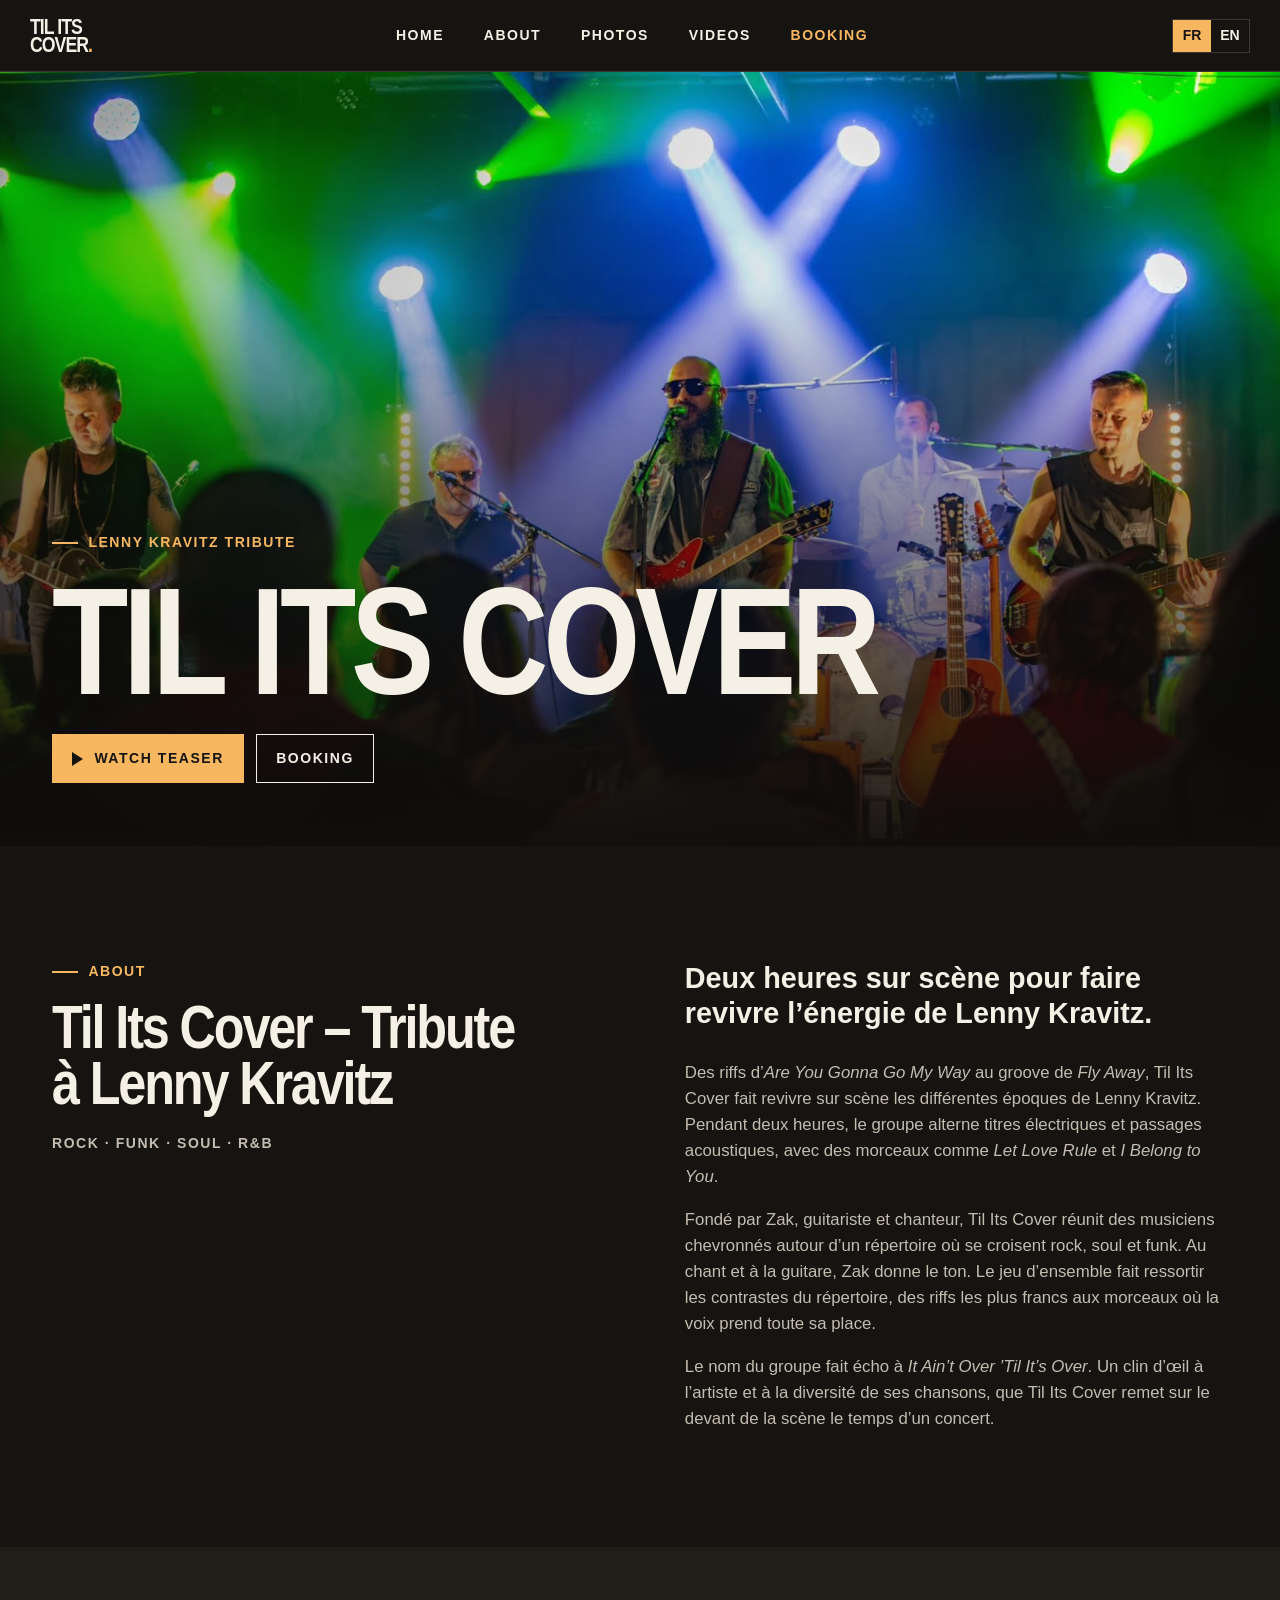
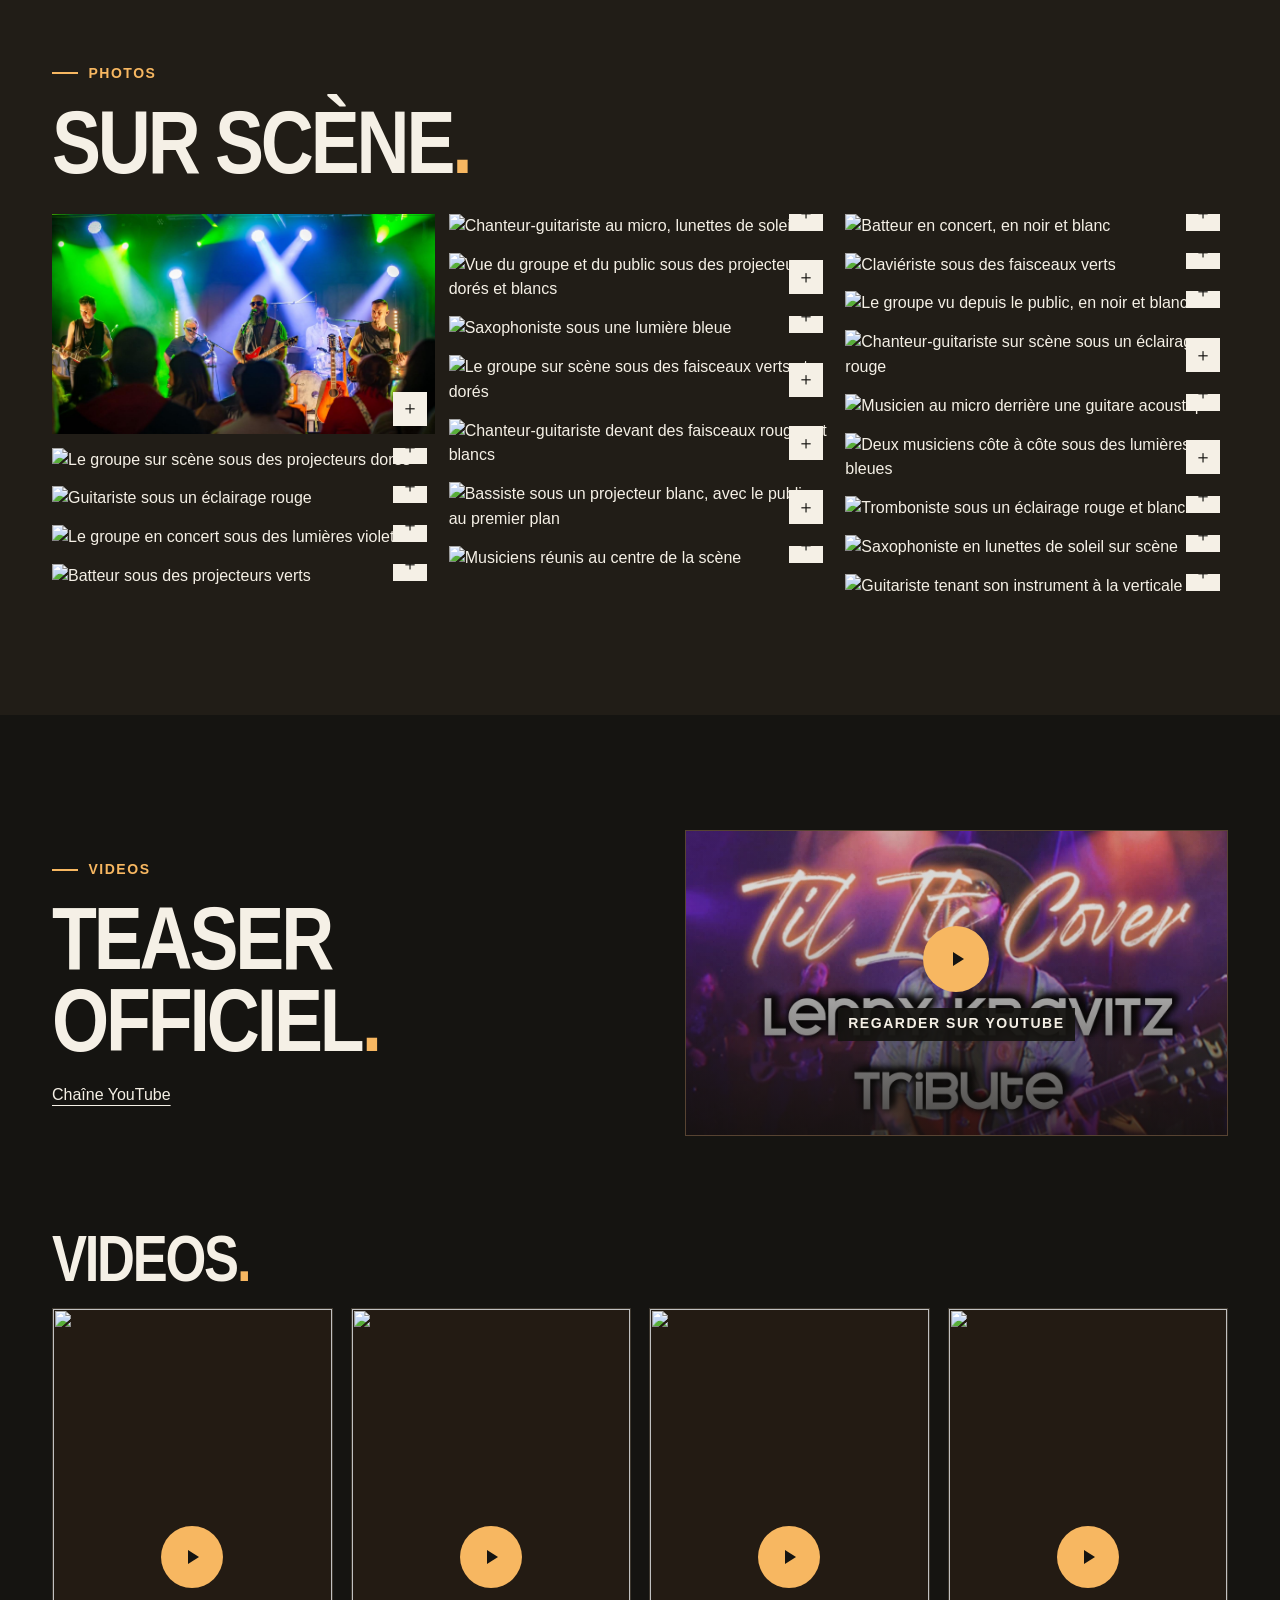
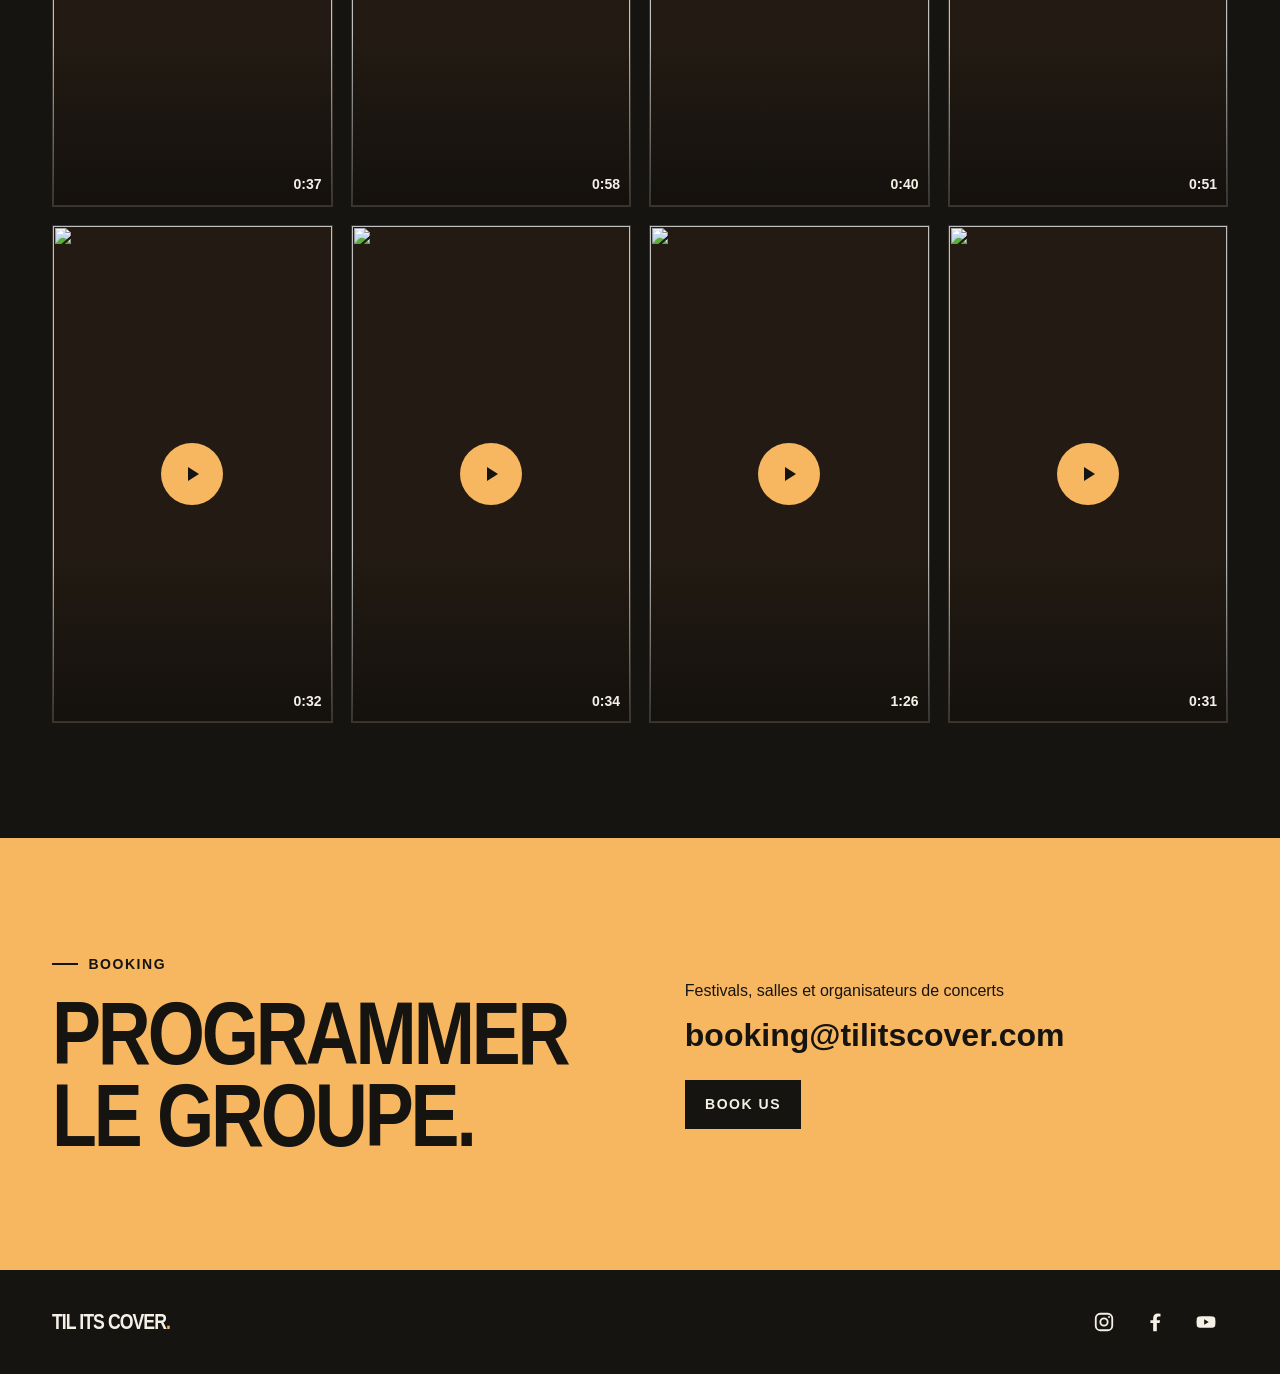
==== index.html @ e37cb19b "Add files via upload" ====
<!doctype html>
<html lang="fr">
<head>
<meta charset="utf-8">
<meta name="viewport" content="width=device-width, initial-scale=1">
<title>Til Its Cover — Lenny Kravitz Tribute | EPK &amp; Booking</title>
<meta name="description" content="Til Its Cover fait revivre Lenny Kravitz sur scène. Découvrez le teaser, les photos live et le contact booking du groupe.">
<meta property="og:title" content="Til Its Cover — Lenny Kravitz Tribute">
<meta property="og:description" content="Deux heures de rock, funk et soul. Teaser, photos et booking.">
<meta property="og:type" content="website">
<!-- Ajouter og:image avec une URL absolue après publication (voir README). -->
<meta name="theme-color" content="#151411">
<link rel="alternate" hreflang="fr" href="./">
<link rel="alternate" hreflang="en-US" href="./en.html">
<link rel="stylesheet" href="style.css">
<script src="gallery.js" defer></script>
<script src="clips.js" defer></script>
</head>
<body>
<a class="skip" href="#main">Aller au contenu</a>
<header class="bar">
  <a class="signature" href="#home" aria-label="Til Its Cover, accueil">TIL ITS <br>COVER<span>.</span></a>
  <nav aria-label="Navigation principale">
    <a href="#home">HOME</a><a href="#about">ABOUT</a><a href="#photos">PHOTOS</a><a href="#videos">VIDEOS</a><a href="#booking">BOOKING</a>
  </nav>
  <div class="language" role="group" aria-label="Langue">
    <span aria-current="page" aria-label="Français">FR</span>
    <a href="./en.html" hreflang="en-US" lang="en-US" aria-label="US English">EN</a>
  </div>
</header>
<main id="main" tabindex="-1">
  <section id="home" class="hero" aria-labelledby="title">
    <img class="hero-image" src="til-its-cover-live.jpg" width="1657" height="952" alt="Til Its Cover sur scène, devant le public, sous des projecteurs verts et bleus" fetchpriority="high">
    <div class="hero-content wrap">
      <p class="kicker"><span></span> LENNY KRAVITZ TRIBUTE</p>
      <h1 id="title">TIL ITS COVER</h1>
      <div class="actions">
        <a class="button primary" href="https://youtu.be/3wLZhSr_kus" target="_blank" rel="noopener"><span class="play" aria-hidden="true"></span> WATCH TEASER</a>
        <a class="button outline" href="#booking">BOOKING</a>
      </div>
    </div>
  </section>
  <section id="about" class="about section">
    <div class="wrap split">
      <div>
        <p class="kicker"><span></span> ABOUT</p>
        <h2 class="bio-title">Til Its Cover – Tribute à Lenny Kravitz</h2>
        <p class="genres">ROCK · FUNK · SOUL · R&amp;B</p>
      </div>
      <div class="bio">
        <p class="intro">Deux heures sur scène pour faire revivre l’énergie de Lenny Kravitz.</p>
        <p>Des riffs d’<em>Are You Gonna Go My Way</em> au groove de <em>Fly Away</em>, Til Its Cover fait revivre sur scène les différentes époques de Lenny Kravitz. Pendant deux heures, le groupe alterne titres électriques et passages acoustiques, avec des morceaux comme <em>Let Love Rule</em> et <em>I Belong to You</em>.</p>
        <p>Fondé par Zak, guitariste et chanteur, Til Its Cover réunit des musiciens chevronnés autour d’un répertoire où se croisent rock, soul et funk. Au chant et à la guitare, Zak donne le ton. Le jeu d’ensemble fait ressortir les contrastes du répertoire, des riffs les plus francs aux morceaux où la voix prend toute sa place.</p>
        <p>Le nom du groupe fait écho à <em>It Ain’t Over ’Til It’s Over</em>. Un clin d’œil à l’artiste et à la diversité de ses chansons, que Til Its Cover remet sur le devant de la scène le temps d’un concert.</p>
      </div>
    </div>
  </section>
  <section id="photos" class="section photos">
    <div class="wrap">
      <p class="kicker"><span></span> PHOTOS</p>
      <h2>SUR SCÈNE<span class="accent">.</span></h2>
      <div class="photo-grid">
        <a class="photo" href="til-its-cover-live.jpg" data-photo aria-label="Agrandir la photo de Til Its Cover en concert">
        <img src="til-its-cover-live.jpg" width="1657" height="952" alt="Le groupe Til Its Cover au complet en concert, photographié depuis le public" loading="lazy">
        <span aria-hidden="true">＋</span>
      </a>
        <a class="photo" href="photos/concert-10.webp" data-photo aria-label="Agrandir la photo — Le groupe sur scène sous des projecteurs dorés">
          <img src="photos/concert-10-mini.webp" width="720" height="480" alt="Le groupe sur scène sous des projecteurs dorés" loading="lazy" decoding="async">
          <span aria-hidden="true">＋</span>
        </a>
        <a class="photo" href="photos/concert-01.webp" data-photo aria-label="Agrandir la photo — Guitariste sous un éclairage rouge">
          <img src="photos/concert-01-mini.webp" width="480" height="720" alt="Guitariste sous un éclairage rouge" loading="lazy" decoding="async">
          <span aria-hidden="true">＋</span>
        </a>
        <a class="photo" href="photos/concert-14.webp" data-photo aria-label="Agrandir la photo — Le groupe en concert sous des lumières violettes">
          <img src="photos/concert-14-mini.webp" width="720" height="480" alt="Le groupe en concert sous des lumières violettes" loading="lazy" decoding="async">
          <span aria-hidden="true">＋</span>
        </a>
        <a class="photo" href="photos/concert-02.webp" data-photo aria-label="Agrandir la photo — Batteur sous des projecteurs verts">
          <img src="photos/concert-02-mini.webp" width="480" height="720" alt="Batteur sous des projecteurs verts" loading="lazy" decoding="async">
          <span aria-hidden="true">＋</span>
        </a>
        <a class="photo" href="photos/concert-03.webp" data-photo aria-label="Agrandir la photo — Chanteur-guitariste au micro, lunettes de soleil">
          <img src="photos/concert-03-mini.webp" width="480" height="720" alt="Chanteur-guitariste au micro, lunettes de soleil" loading="lazy" decoding="async">
          <span aria-hidden="true">＋</span>
        </a>
        <a class="photo" href="photos/concert-15.webp" data-photo aria-label="Agrandir la photo — Vue du groupe et du public sous des projecteurs dorés et blancs">
          <img src="photos/concert-15-mini.webp" width="720" height="480" alt="Vue du groupe et du public sous des projecteurs dorés et blancs" loading="lazy" decoding="async">
          <span aria-hidden="true">＋</span>
        </a>
        <a class="photo" href="photos/concert-04.webp" data-photo aria-label="Agrandir la photo — Saxophoniste sous une lumière bleue">
          <img src="photos/concert-04-mini.webp" width="480" height="720" alt="Saxophoniste sous une lumière bleue" loading="lazy" decoding="async">
          <span aria-hidden="true">＋</span>
        </a>
        <a class="photo" href="photos/concert-08.webp" data-photo aria-label="Agrandir la photo — Le groupe sur scène sous des faisceaux verts et dorés">
          <img src="photos/concert-08-mini.webp" width="720" height="480" alt="Le groupe sur scène sous des faisceaux verts et dorés" loading="lazy" decoding="async">
          <span aria-hidden="true">＋</span>
        </a>
        <a class="photo" href="photos/concert-05.webp" data-photo aria-label="Agrandir la photo — Chanteur-guitariste devant des faisceaux rouges et blancs">
          <img src="photos/concert-05-mini.webp" width="480" height="720" alt="Chanteur-guitariste devant des faisceaux rouges et blancs" loading="lazy" decoding="async">
          <span aria-hidden="true">＋</span>
        </a>
        <a class="photo" href="photos/concert-06.webp" data-photo aria-label="Agrandir la photo — Bassiste sous un projecteur blanc, avec le public au premier plan">
          <img src="photos/concert-06-mini.webp" width="480" height="720" alt="Bassiste sous un projecteur blanc, avec le public au premier plan" loading="lazy" decoding="async">
          <span aria-hidden="true">＋</span>
        </a>
        <a class="photo" href="photos/concert-11.webp" data-photo aria-label="Agrandir la photo — Musiciens réunis au centre de la scène">
          <img src="photos/concert-11-mini.webp" width="720" height="480" alt="Musiciens réunis au centre de la scène" loading="lazy" decoding="async">
          <span aria-hidden="true">＋</span>
        </a>
        <a class="photo" href="photos/concert-07.webp" data-photo aria-label="Agrandir la photo — Batteur en concert, en noir et blanc">
          <img src="photos/concert-07-mini.webp" width="480" height="720" alt="Batteur en concert, en noir et blanc" loading="lazy" decoding="async">
          <span aria-hidden="true">＋</span>
        </a>
        <a class="photo" href="photos/concert-09.webp" data-photo aria-label="Agrandir la photo — Claviériste sous des faisceaux verts">
          <img src="photos/concert-09-mini.webp" width="480" height="720" alt="Claviériste sous des faisceaux verts" loading="lazy" decoding="async">
          <span aria-hidden="true">＋</span>
        </a>
        <a class="photo" href="photos/concert-17.webp" data-photo aria-label="Agrandir la photo — Le groupe vu depuis le public, en noir et blanc">
          <img src="photos/concert-17-mini.webp" width="720" height="480" alt="Le groupe vu depuis le public, en noir et blanc" loading="lazy" decoding="async">
          <span aria-hidden="true">＋</span>
        </a>
        <a class="photo" href="photos/concert-12.webp" data-photo aria-label="Agrandir la photo — Chanteur-guitariste sur scène sous un éclairage rouge">
          <img src="photos/concert-12-mini.webp" width="480" height="720" alt="Chanteur-guitariste sur scène sous un éclairage rouge" loading="lazy" decoding="async">
          <span aria-hidden="true">＋</span>
        </a>
        <a class="photo" href="photos/concert-13.webp" data-photo aria-label="Agrandir la photo — Musicien au micro derrière une guitare acoustique">
          <img src="photos/concert-13-mini.webp" width="480" height="720" alt="Musicien au micro derrière une guitare acoustique" loading="lazy" decoding="async">
          <span aria-hidden="true">＋</span>
        </a>
        <a class="photo" href="photos/concert-16.webp" data-photo aria-label="Agrandir la photo — Deux musiciens côte à côte sous des lumières bleues">
          <img src="photos/concert-16-mini.webp" width="480" height="720" alt="Deux musiciens côte à côte sous des lumières bleues" loading="lazy" decoding="async">
          <span aria-hidden="true">＋</span>
        </a>
        <a class="photo" href="photos/concert-18.webp" data-photo aria-label="Agrandir la photo — Tromboniste sous un éclairage rouge et blanc">
          <img src="photos/concert-18-mini.webp" width="480" height="720" alt="Tromboniste sous un éclairage rouge et blanc" loading="lazy" decoding="async">
          <span aria-hidden="true">＋</span>
        </a>
        <a class="photo" href="photos/concert-19.webp" data-photo aria-label="Agrandir la photo — Saxophoniste en lunettes de soleil sur scène">
          <img src="photos/concert-19-mini.webp" width="480" height="720" alt="Saxophoniste en lunettes de soleil sur scène" loading="lazy" decoding="async">
          <span aria-hidden="true">＋</span>
        </a>
        <a class="photo" href="photos/concert-20.webp" data-photo aria-label="Agrandir la photo — Guitariste tenant son instrument à la verticale">
          <img src="photos/concert-20-mini.webp" width="480" height="720" alt="Guitariste tenant son instrument à la verticale" loading="lazy" decoding="async">
          <span aria-hidden="true">＋</span>
        </a>
      </div>
    </div>
  </section>
  <section id="videos" class="section videos">
    <div class="wrap split">
      <div>
        <p class="kicker"><span></span> VIDEOS</p>
        <h2>TEASER<br>OFFICIEL<span class="accent">.</span></h2>
        <a class="text-link" href="https://www.youtube.com/@TilItsCover" target="_blank" rel="noopener">Chaîne YouTube</a>
      </div>
      <a class="video-link" href="https://youtu.be/3wLZhSr_kus" target="_blank" rel="noopener" aria-label="Regarder le teaser officiel sur YouTube">
        <img class="teaser-thumbnail" src="teaser.webp" alt="" width="1280" height="720" loading="lazy" decoding="async">
        <span class="video-play"><span class="play" aria-hidden="true"></span></span>
        <span class="teaser-label">REGARDER SUR YOUTUBE</span>
      </a>
    </div>
    <div class="wrap live-clips" aria-labelledby="clip-heading">
      <h3 id="clip-heading">VIDEOS<span class="accent">.</span></h3>
      <div class="clip-grid">
        <a class="clip" href="clips/live-1.mp4" data-clip aria-label="Extrait live 1">
          <img src="clips/live-1.webp" width="360" height="640" loading="lazy" decoding="async" alt="">
          <span class="clip-overlay">
            <span class="clip-play"><span class="play" aria-hidden="true"></span></span>
            <span class="clip-time">0:37</span>
          </span>
        </a>
        <a class="clip" href="clips/live-2.mp4" data-clip aria-label="Extrait live 2">
          <img src="clips/live-2.webp" width="360" height="640" loading="lazy" decoding="async" alt="">
          <span class="clip-overlay">
            <span class="clip-play"><span class="play" aria-hidden="true"></span></span>
            <span class="clip-time">0:58</span>
          </span>
        </a>
        <a class="clip" href="clips/live-3.mp4" data-clip aria-label="Extrait live 3">
          <img src="clips/live-3.webp" width="360" height="640" loading="lazy" decoding="async" alt="">
          <span class="clip-overlay">
            <span class="clip-play"><span class="play" aria-hidden="true"></span></span>
            <span class="clip-time">0:40</span>
          </span>
        </a>
        <a class="clip" href="clips/live-4.mp4" data-clip aria-label="Extrait live 4">
          <img src="clips/live-4.webp" width="360" height="640" loading="lazy" decoding="async" alt="">
          <span class="clip-overlay">
            <span class="clip-play"><span class="play" aria-hidden="true"></span></span>
            <span class="clip-time">0:51</span>
          </span>
        </a>
        <a class="clip" href="clips/live-5.mp4" data-clip aria-label="Extrait live 5">
          <img src="clips/live-5.webp" width="360" height="640" loading="lazy" decoding="async" alt="">
          <span class="clip-overlay">
            <span class="clip-play"><span class="play" aria-hidden="true"></span></span>
            <span class="clip-time">0:32</span>
          </span>
        </a>
        <a class="clip" href="clips/live-6.mp4" data-clip aria-label="Extrait live 6">
          <img src="clips/live-6.webp" width="360" height="640" loading="lazy" decoding="async" alt="">
          <span class="clip-overlay">
            <span class="clip-play"><span class="play" aria-hidden="true"></span></span>
            <span class="clip-time">0:34</span>
          </span>
        </a>
        <a class="clip" href="clips/live-7.mp4" data-clip aria-label="Extrait live 7">
          <img src="clips/live-7.webp" width="360" height="640" loading="lazy" decoding="async" alt="">
          <span class="clip-overlay">
            <span class="clip-play"><span class="play" aria-hidden="true"></span></span>
            <span class="clip-time">1:26</span>
          </span>
        </a>
        <a class="clip" href="clips/live-8.mp4" data-clip aria-label="Extrait live 8">
          <img src="clips/live-8.webp" width="360" height="640" loading="lazy" decoding="async" alt="">
          <span class="clip-overlay">
            <span class="clip-play"><span class="play" aria-hidden="true"></span></span>
            <span class="clip-time">0:31</span>
          </span>
        </a>
      </div>
    </div>
  </section>
  <section id="booking" class="section booking">
    <div class="wrap split">
      <div>
        <p class="kicker"><span></span> BOOKING</p>
        <h2>PROGRAMMER<br>LE GROUPE<span>.</span></h2>
      </div>
      <div class="contact">
        <p>Festivals, salles et organisateurs de concerts</p>
        <a class="email" href="mailto:booking@tilitscover.com">booking@tilitscover.com</a>
        <a class="button dark" href="https://mail.google.com/mail/?view=cm&amp;fs=1&amp;to=booking%40tilitscover.com&amp;su=Booking%20Til%20Its%20Cover" target="_blank" rel="noopener">BOOK US</a>
      </div>
    </div>
  </section>
</main>
<footer class="wrap footer">
  <a class="signature" href="#home">TIL ITS COVER<span>.</span></a>
  <div class="social">
    <a href="https://www.instagram.com/tilitscover" target="_blank" rel="noopener" aria-label="Instagram"><svg viewBox="0 0 24 24" aria-hidden="true"><rect x="3" y="3" width="18" height="18" rx="5" fill="none" stroke="currentColor" stroke-width="2"/><circle cx="12" cy="12" r="4" fill="none" stroke="currentColor" stroke-width="2"/><circle cx="17.5" cy="6.5" r="1.1"/></svg></a>
    <a href="https://www.facebook.com/profile.php?id=61574978482761" target="_blank" rel="noopener" aria-label="Facebook"><svg viewBox="0 0 24 24" aria-hidden="true"><path d="M14 22v-9h3l.5-3H14V8c0-1 .3-2 2-2h2V3a17 17 0 0 0-3-.3c-3 0-5 1.8-5 5.1V10H7v3h3v9z"/></svg></a>
    <a href="https://www.youtube.com/@TilItsCover" target="_blank" rel="noopener" aria-label="YouTube"><svg viewBox="0 0 24 24" aria-hidden="true"><path fill-rule="evenodd" d="M22 8a3 3 0 0 0-2-2c-2-.5-14-.5-16 0a3 3 0 0 0-2 2 22 22 0 0 0 0 8 3 3 0 0 0 2 2c2 .5 14 .5 16 0a3 3 0 0 0 2-2 22 22 0 0 0 0-8ZM10 9v6l5-3-5-3Z"/></svg></a>
  </div>
</footer>
<dialog id="lightbox" aria-label="Photo de concert agrandie">
  <form method="dialog"><button class="close" autofocus aria-label="Fermer">×</button></form>
  <img alt="">
  <div class="gallery-controls" hidden><button type="button" data-step="-1">Précédente</button><button type="button" data-step="1">Suivante</button></div>
</dialog>
<dialog id="clip-player" class="clip-player" aria-labelledby="clip-title">
  <div class="clip-toolbar">
    <strong id="clip-title">VIDEOS</strong>
    <form method="dialog"><button type="submit" autofocus aria-label="Fermer">×</button></form>
  </div>
  <video controls playsinline preload="none" width="540" height="960" aria-labelledby="clip-title"></video>
  <div class="clip-toolbar clip-nav">
    <button type="button" data-clip-step="-1">Précédent</button>
    <button type="button" data-clip-step="1">Suivant</button>
  </div>
</dialog>
</body>
</html>
---- style.css ----
:root{color-scheme:dark;--ink:#151411;--cream:#f5f0e6;--amber:#f7b761;--muted:#c4bcb0;--line:#3d372e;--display:Impact,"Arial Narrow","Liberation Sans Narrow",sans-serif}
*{box-sizing:border-box}
html{scroll-behavior:smooth;scroll-padding-top:78px}
body{margin:0;background:var(--ink);color:var(--cream);font-family:Arial,Helvetica,sans-serif;line-height:1.55}
body:has(dialog[open]){overflow:hidden}
a{color:inherit;text-decoration:none}
button{font:inherit}
:focus-visible{outline:2px solid currentColor;outline-offset:5px}
.skip{position:fixed;top:8px;left:12px;z-index:9;background:var(--cream);color:var(--ink);padding:.7rem;transform:translateY(-160%)}
.skip:focus{transform:none}
.wrap{width:min(100% - 104px,1240px);margin-inline:auto}
.bar{position:sticky;top:0;z-index:2;display:flex;justify-content:space-between;align-items:center;gap:1rem;min-height:72px;padding:10px max(30px,calc((100% - 1240px)/2));background:#151411;border-bottom:1px solid var(--line)}
.signature{font:900 1.35rem/.82 var(--display);letter-spacing:-.045em;white-space:nowrap}
.signature span,.accent{color:var(--amber)}
nav{display:flex;align-items:center;gap:clamp(15px,3.1vw,49px)}
nav a,.kicker,.button,.genres,.video-link{font-size:.875rem;font-weight:800;letter-spacing:.11em}
nav a:hover,.text-link:hover,.social a:hover{color:var(--amber)}
nav a:last-child{color:var(--amber)}
.hero{position:relative;isolation:isolate;display:flex;align-items:flex-end;min-height:clamp(560px,calc(94svh - 72px),920px);overflow:hidden}
.hero-image,.hero::after{position:absolute;inset:0;width:100%;height:100%;z-index:-1}
.hero-image{object-fit:cover;object-position:center 40%}
.hero::after{content:"";background:linear-gradient(0deg,#100e0cf5 0%,#100e0c96 28%,#100e0c06 72%),linear-gradient(90deg,#100e0c44,transparent 80%)}
.hero-content{padding-block:2rem clamp(36px,7vh,86px)}
.kicker{display:flex;align-items:center;gap:.65rem;margin:0 0 1rem;color:var(--amber)}
.kicker span{width:26px;height:2px;background:currentColor}
h1,h2{font-family:var(--display);font-weight:900;letter-spacing:-.035em;line-height:.91;margin:0;text-wrap:balance}
h1{font-size:clamp(4rem,11.9vw,12rem)}
h2{font-size:clamp(3.1rem,7vw,7.4rem)}
.actions{display:flex;gap:12px;flex-wrap:wrap;margin-top:1.6rem}
.button{min-height:49px;display:inline-flex;align-items:center;justify-content:center;gap:.7rem;padding:.75rem 1.2rem;border:1px solid transparent;transition:background .18s,color .18s}
.primary{background:var(--amber);color:var(--ink)}
.primary:hover{background:var(--cream)}
.outline{border-color:var(--cream)}
.outline:hover{background:var(--cream);color:var(--ink)}
.play{width:0;height:0;border-top:7px solid transparent;border-bottom:7px solid transparent;border-left:11px solid currentColor}
.section{padding-block:clamp(56px,9vw,125px)}
.split{display:grid;grid-template-columns:1fr 1fr;gap:clamp(28px,7vw,100px);align-items:center}
.genres{color:var(--muted);margin:1.4rem 0 0}
.bio{max-width:560px;color:var(--muted);font-size:1.05rem}
.bio p:first-child{margin-top:0}
.bio p:last-child{margin-bottom:0}
.intro{font-size:clamp(1.25rem,2.25vw,1.85rem);color:var(--cream);line-height:1.22;font-weight:700}
.photos{background:#211d17}
.photo{display:block;position:relative;margin-top:2rem;overflow:hidden}
.photo img{display:block;width:100%;height:auto;aspect-ratio:2/1;object-fit:cover;transition:transform .3s}
.photo:hover img{transform:scale(1.02)}
.photo span{position:absolute;right:12px;bottom:12px;display:grid;place-items:center;width:46px;height:46px;color:var(--ink);background:var(--cream);font-size:1.5rem}
.text-link{display:inline-block;margin-top:1.45rem;text-decoration:underline;text-underline-offset:.3rem}
.video-link{display:flex;flex-direction:column;align-items:center;justify-content:center;gap:1rem;aspect-ratio:16/9;text-align:center;color:var(--cream);background:linear-gradient(145deg,#362617,#1d1813 60%);border:1px solid #574332}
.video-play{display:grid;place-items:center;width:66px;height:66px;border-radius:50%;background:var(--amber);color:var(--ink);transition:transform .2s}
.video-play .play{margin-left:4px}
.video-link:hover .video-play{transform:scale(1.08)}
.booking{background:var(--amber);color:var(--ink)}
.booking .kicker{color:inherit}
.contact p{margin:0 0 .45rem;font-size:1rem}
.email{display:block;font-weight:800;font-size:clamp(1.1rem,2.5vw,2rem);overflow-wrap:anywhere}
.dark{margin-top:1.25rem;background:var(--ink);color:var(--cream)}
.dark:hover{background:var(--cream);color:var(--ink)}
.footer{display:flex;align-items:center;justify-content:space-between;min-height:104px;gap:12px}
.social{display:flex;gap:7px}
.social a{display:grid;place-items:center;width:44px;height:44px}
.social svg{width:22px;height:22px;fill:currentColor}
dialog{max-width:calc(100% - 24px);max-height:calc(100% - 24px);padding:0;border:1px solid var(--line);background:var(--ink);overflow:auto}
dialog::backdrop{background:#000e}
dialog img{display:block;width:auto;height:auto;max-width:100%;max-height:78vh}
.close,.gallery-controls button{background:var(--ink);color:var(--cream);border:1px solid var(--muted);cursor:pointer}
.close{position:absolute;right:9px;top:9px;width:44px;height:44px;font-size:1.7rem;line-height:1}
.gallery-controls:not([hidden]){display:flex;justify-content:space-between;padding:.6rem}
.gallery-controls button{min-height:44px;padding:.4rem 1rem}
@media(max-width:720px){
 html{scroll-padding-top:90px}
 .wrap{width:calc(100% - 36px)}
 .bar{justify-content:center;padding:11px 10px 6px;flex-direction:column;gap:4px}
 .bar .signature{font-size:1.12rem;line-height:1}
 .bar br{display:none}
 .bar br::after{content:" "}
 nav{width:min(100%,420px);justify-content:space-around;gap:5px}
 nav a{font-size:.75rem;letter-spacing:.045em;display:flex;align-items:center;min-height:37px}
 .hero{min-height:clamp(470px,calc(88svh - 80px),680px)}
 .hero-image{object-position:53% center}
 .hero::after{background:linear-gradient(0deg,#100e0cf7,#100e0c18 65%,transparent)}
 h1{text-wrap:initial;max-width:8ch;font-size:clamp(4.2rem,13.8vw,6.4rem)}
 h2{font-size:clamp(3rem,12vw,5.2rem)}
 .split{grid-template-columns:1fr}
 .photo img{aspect-ratio:auto}
}
@media(prefers-reduced-motion:reduce){html{scroll-behavior:auto}*,*::before,*::after{transition:none!important}}

.language {
  display: flex;
  align-items: center;
  flex-shrink: 0;
  border: 1px solid var(--line);
  font-size: .875rem;
  font-weight: 800;
}
.language > * {
  display: grid;
  min-width: 38px;
  min-height: 32px;
  place-items: center;
}
.language [aria-current], .language a:hover {
  color: var(--ink);
  background: var(--amber);
}
@media (max-width: 720px) {
  .bar {
    display: grid;
    grid-template-columns: 1fr auto 1fr;
    justify-content: stretch;
  }
  .bar .signature { grid-column: 2; grid-row: 1; }
  .bar nav { grid-column: 1 / -1; grid-row: 2; justify-self: center; }
  .language { grid-column: 3; grid-row: 1; justify-self: end; }
  .language > * { min-width: 33px; min-height: 31px; }
}

.photo-grid {
  columns: 3;
  column-gap: 14px;
  margin-top: 2rem;
}
.photo-grid .photo {
  break-inside: avoid;
  margin: 0 0 14px;
}
.photo-grid img { aspect-ratio: auto; }
.photo-grid .photo span {
  width: 34px;
  height: 34px;
  right: 8px;
  bottom: 8px;
  font-size: 1.15rem;
}
dialog img { max-height: 74svh; }
@media (max-width: 720px) {
  .photo-grid { columns: 2; column-gap: 8px; }
  .photo-grid .photo { margin-bottom: 8px; }
}

.live-clips { margin-top: clamp(3rem,7vw,6rem); }
.live-clips h3 {
  margin: 0 0 1.15rem;
  font: 900 clamp(2rem,5vw,4rem)/1 var(--display);
  letter-spacing: -.035em;
}
.clip-grid {
  display: grid;
  grid-template-columns: repeat(4,minmax(0,1fr));
  gap: clamp(8px,1.5vw,18px);
}
.clip {
  position: relative;
  display: block;
  aspect-ratio: 9/16;
  overflow: hidden;
  border: 1px solid var(--line);
  background: #231b13;
}
.clip img {
  display: block;
  width: 100%;
  height: 100%;
  object-fit: cover;
  transition: transform .25s ease;
}
.clip:hover img { transform: scale(1.035); }
.clip-overlay {
  position: absolute;
  inset: 0;
  display: grid;
  place-items: center;
  background: linear-gradient(0deg,#100e0ccc,transparent 35%);
}
.clip-play {
  display: grid;
  place-items: center;
  width: clamp(40px,5vw,62px);
  aspect-ratio: 1;
  border-radius: 50%;
  background: var(--amber);
  color: var(--ink);
}
.clip-play .play { margin-left: 3px; }
.clip-time {
  position: absolute;
  bottom: 10px;
  right: 10px;
  font-size: .875rem;
  font-weight: 800;
  font-variant-numeric: tabular-nums;
}
.clip-player { background: #151411; color: var(--cream); }
.clip-player video {
  display: block;
  width: min(64vw,40svh,400px);
  height: auto;
  aspect-ratio: 9/16;
  background: #000;
}
.clip-toolbar {
  display: flex;
  align-items: center;
  justify-content: space-between;
  gap: 8px;
  padding-inline: 8px;
}
.clip-toolbar button {
  min-height: 44px;
  min-width: 44px;
  border: 0;
  color: inherit;
  background: transparent;
  cursor: pointer;
}
.clip-toolbar button:hover { color: var(--amber); }
.clip-toolbar form button { font-size: 1.5rem; }
.clip-nav button { font-size: .875rem; }
@media (max-width: 720px) {
  .clip-grid { grid-template-columns: repeat(2,minmax(0,1fr)); }
  .clip-player video { width: min(84vw,40svh,400px); }
}

.video-link {
  position: relative;
  isolation: isolate;
  overflow: hidden;
}
.teaser-thumbnail, .video-link::before {
  position: absolute;
  inset: 0;
  width: 100%;
  height: 100%;
  z-index: -1;
}
.teaser-thumbnail { object-fit: cover; }
.video-link::before {
  content: "";
  z-index: 0;
  background: linear-gradient(0deg,#100e0cc9,#100e0c28 70%);
}
.video-link .video-play, .teaser-label { position: relative; }
.teaser-label {
  background: #151411ed;
  padding: .35rem .65rem;
}

.about .split { align-items: start; }
.bio-title { font-size: clamp(2.3rem,4.8vw,5.5rem); }
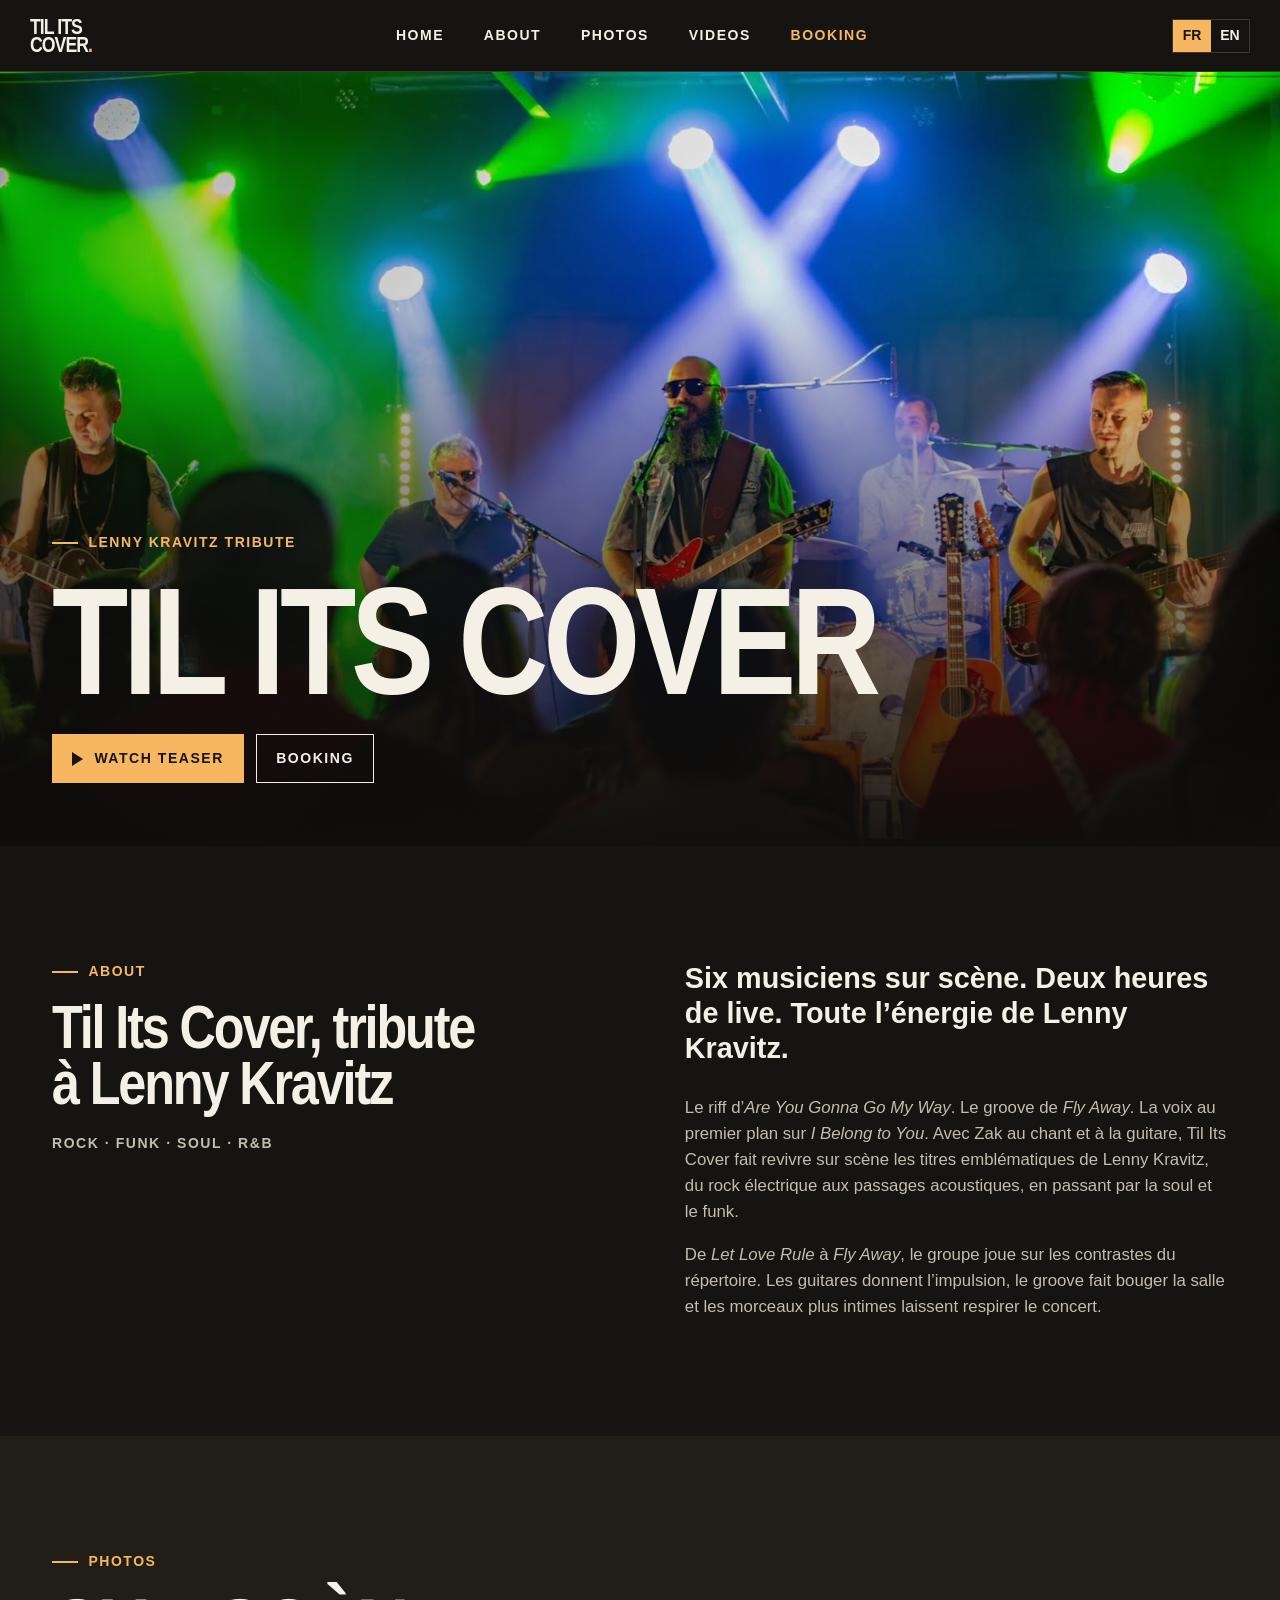
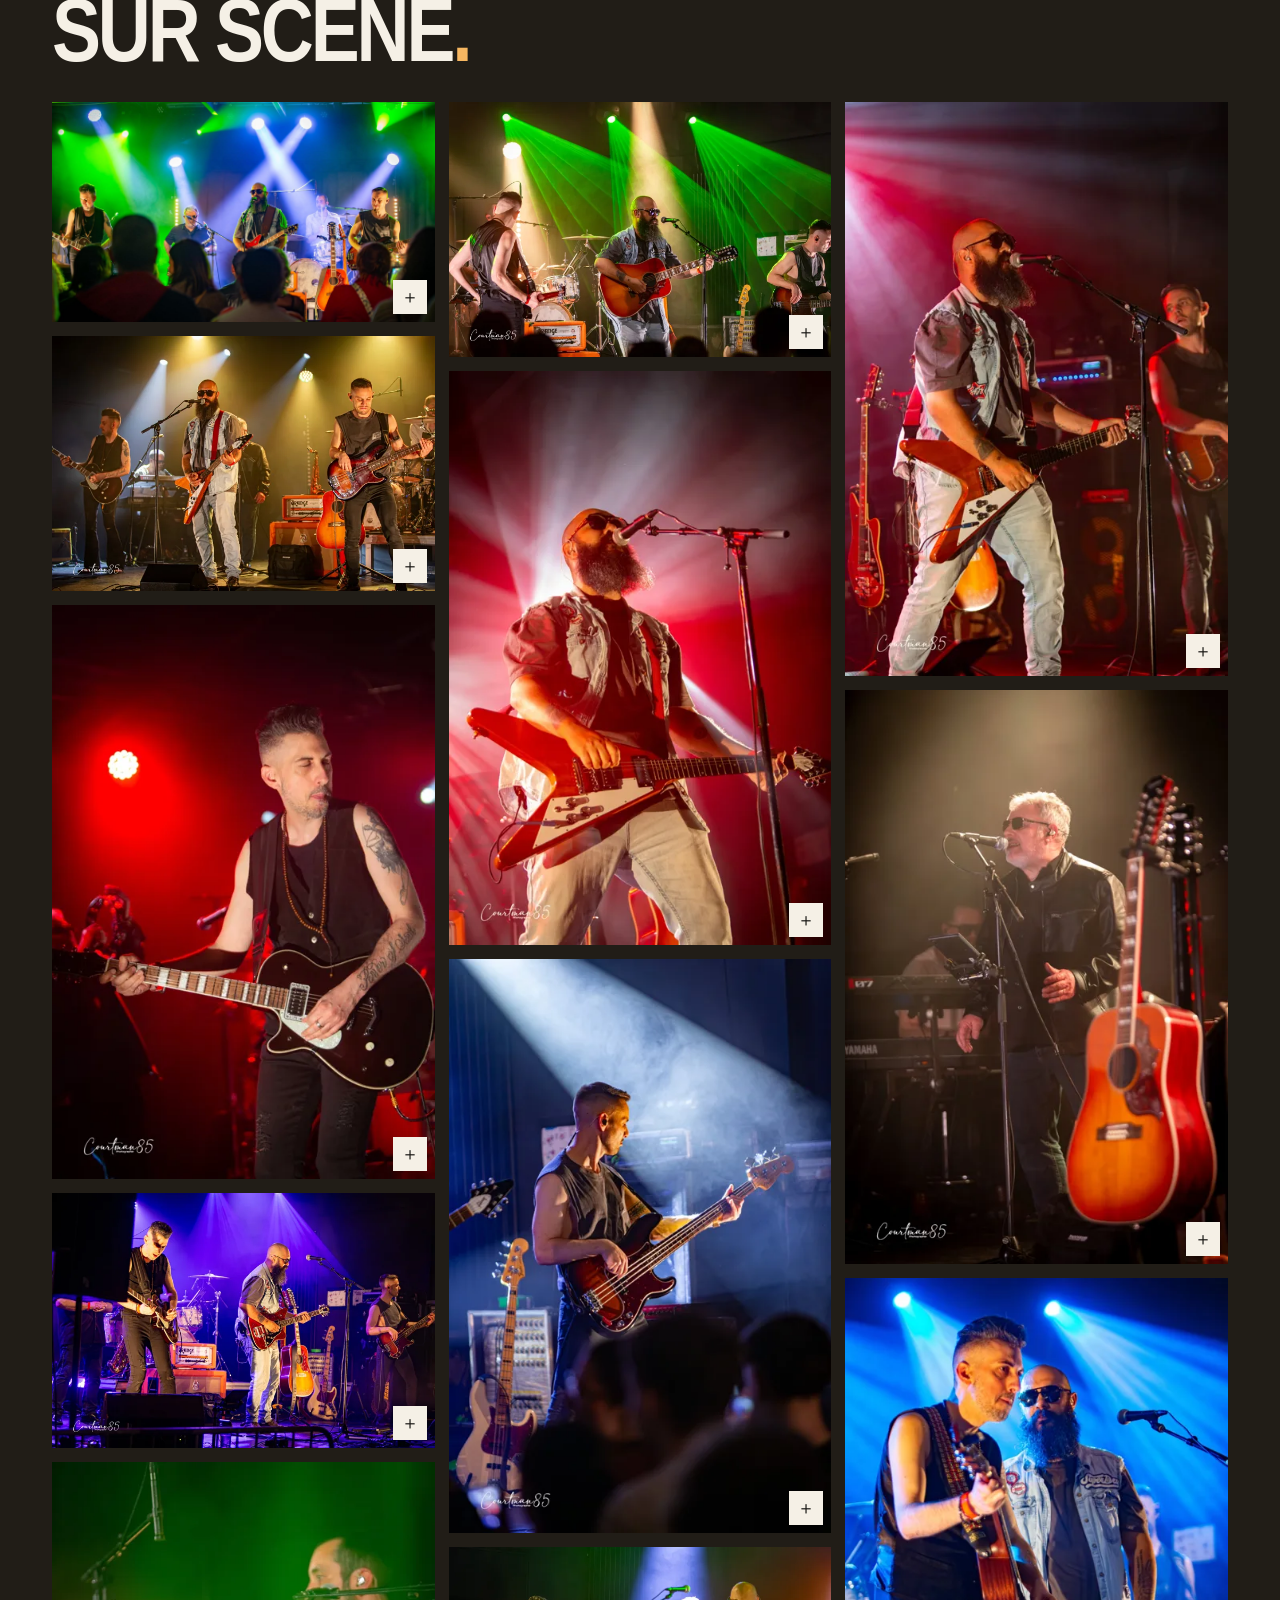
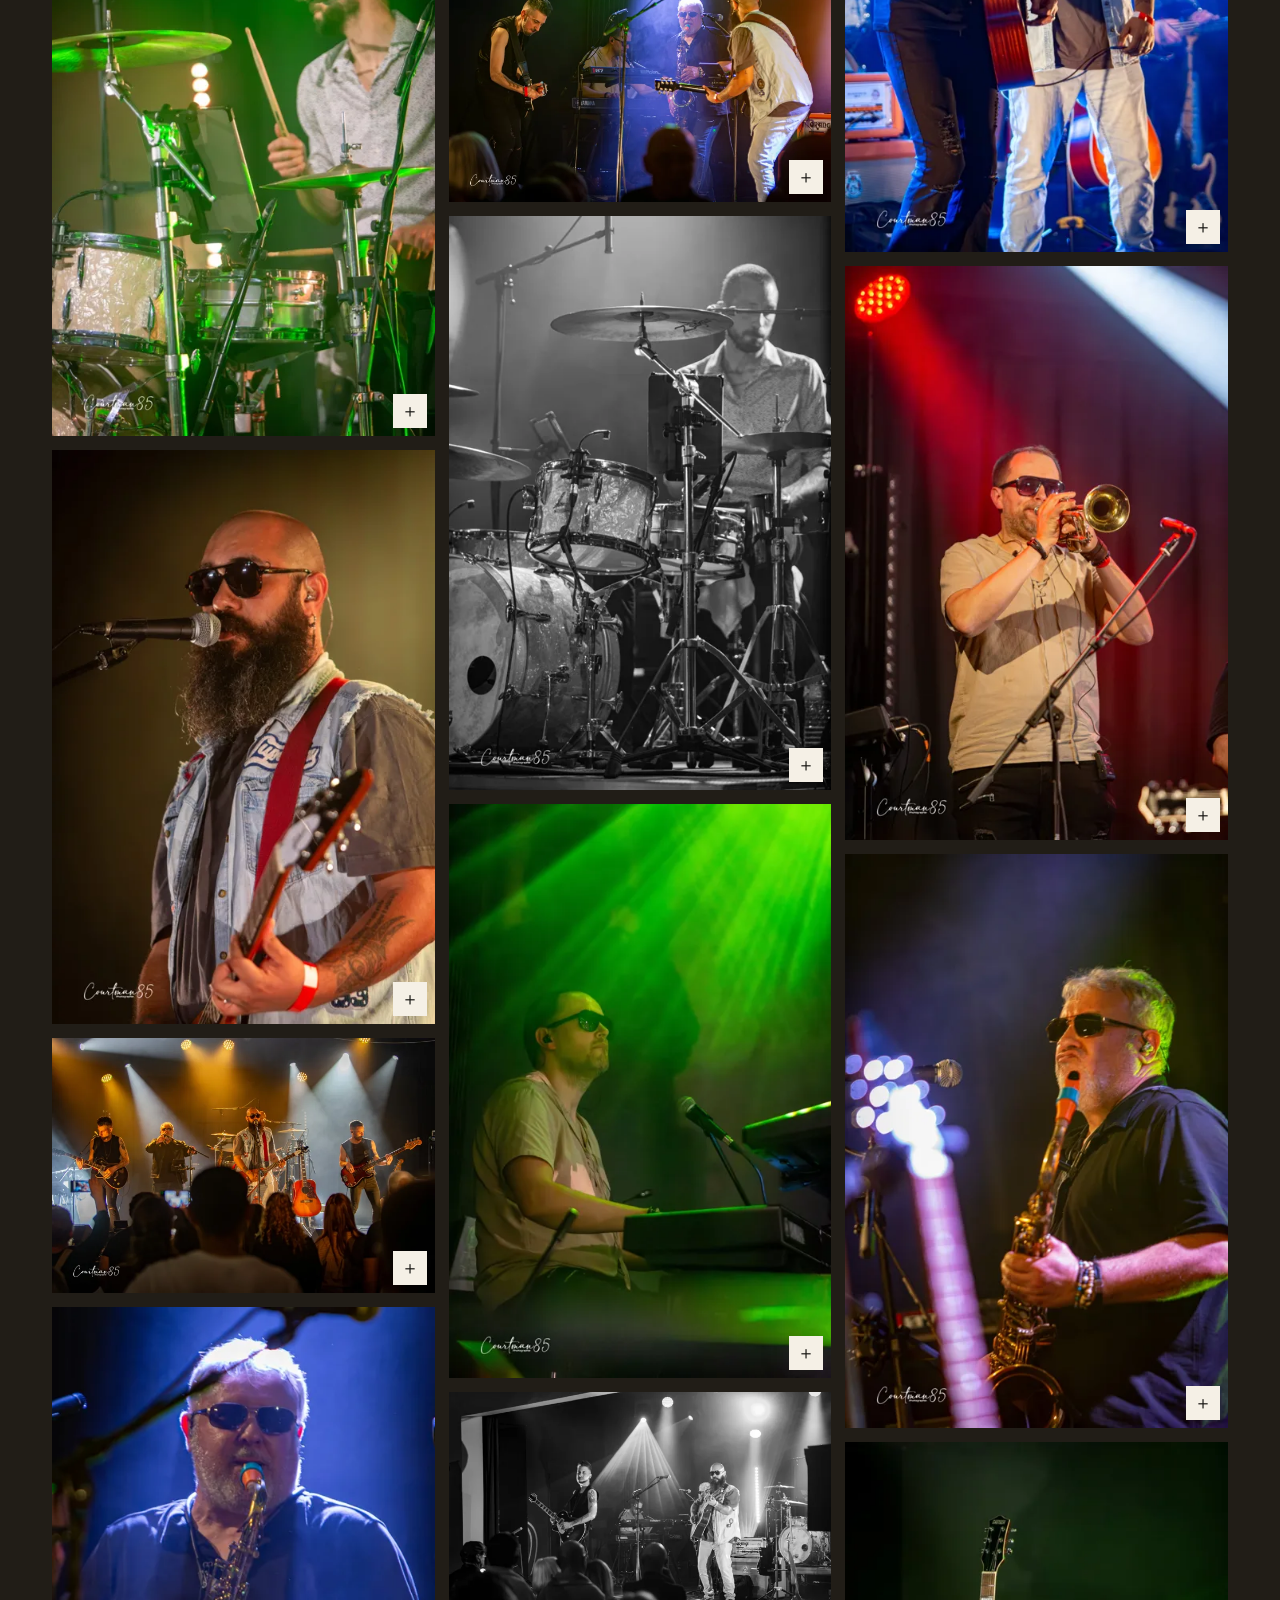
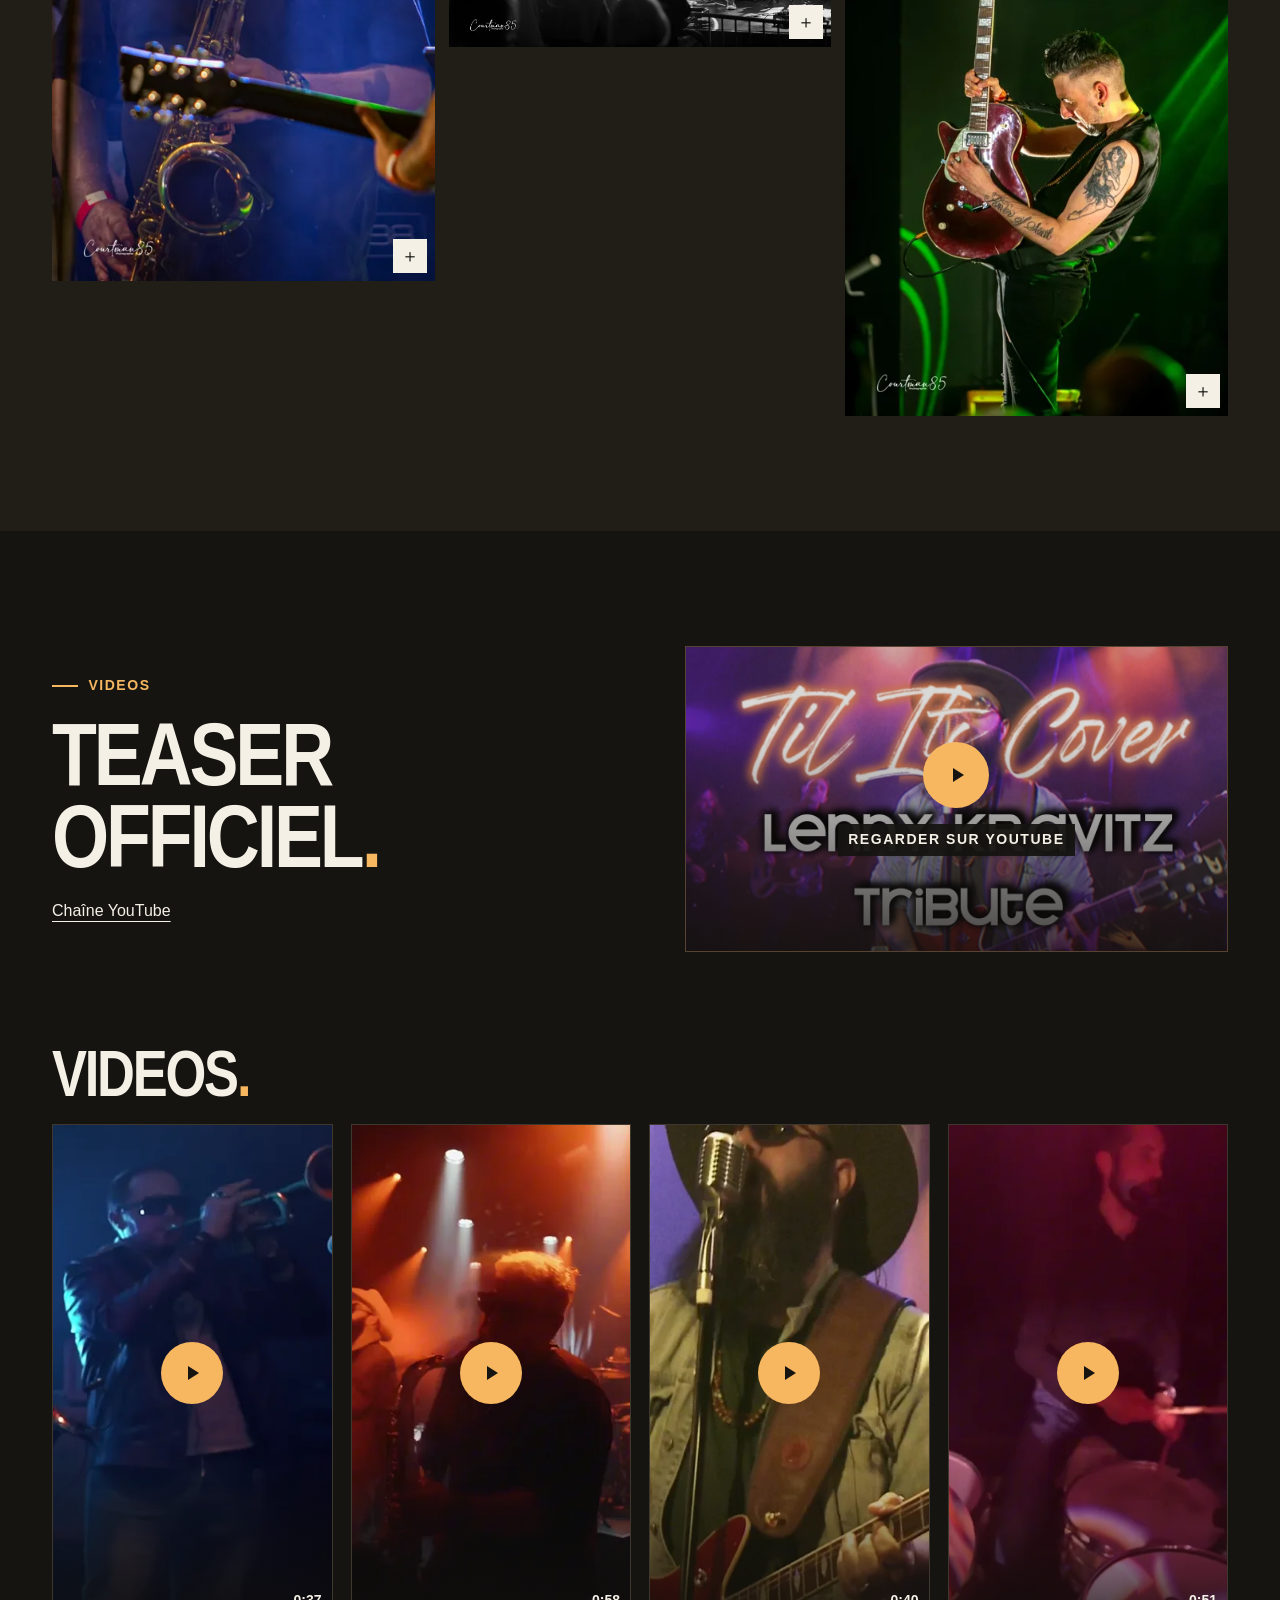
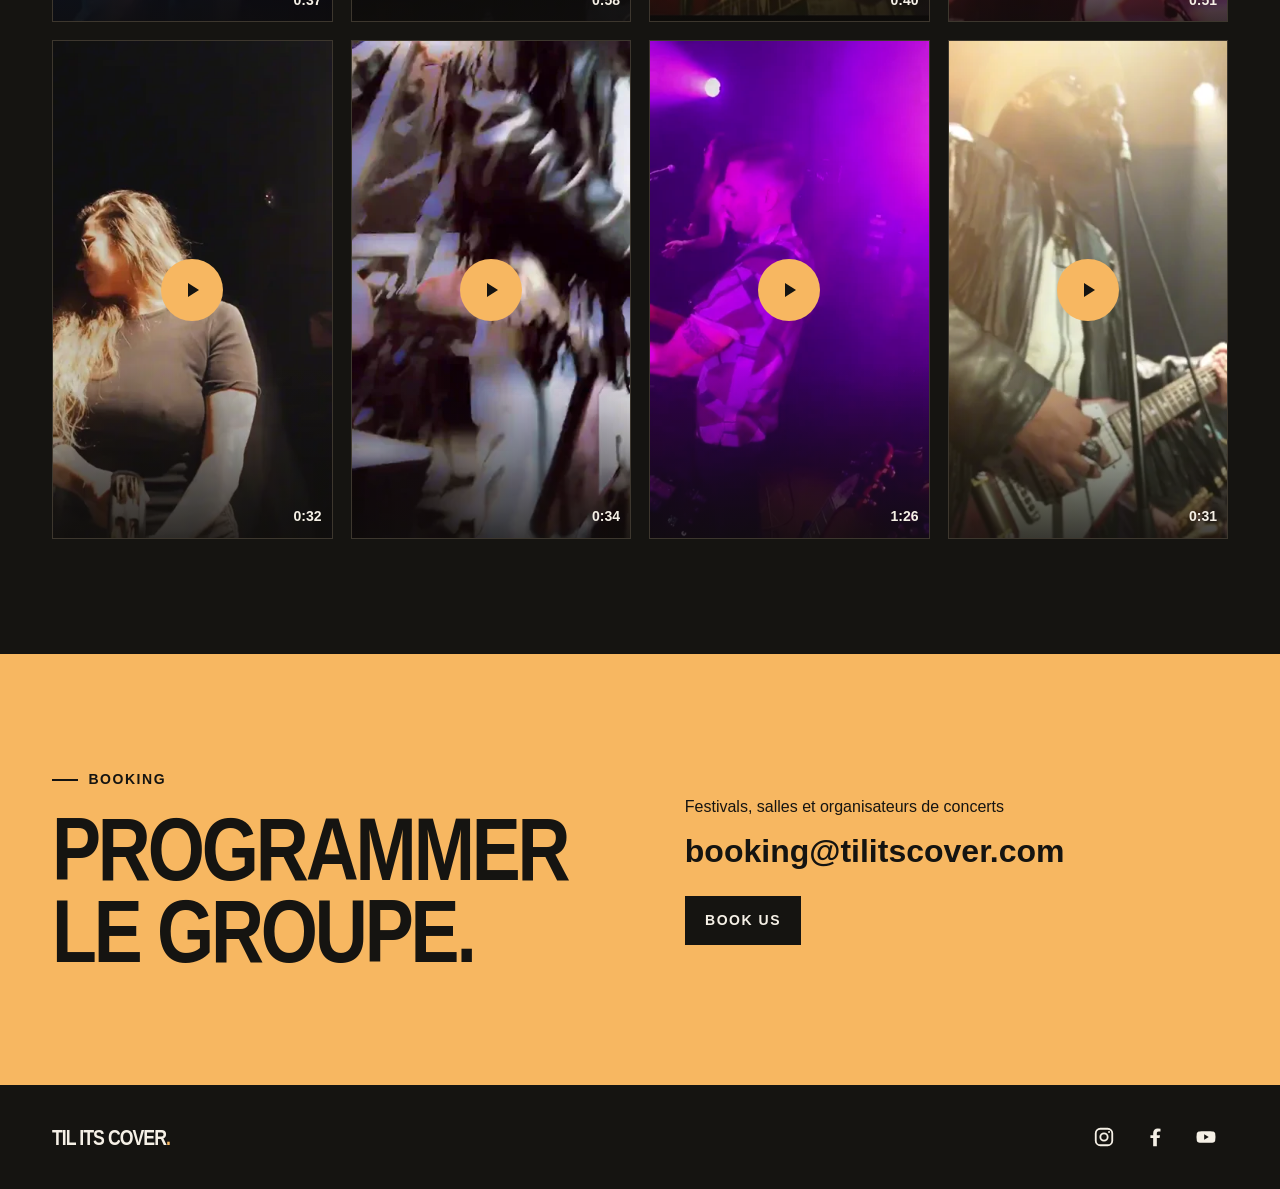
==== commit 58791ce5: "Add files via upload" ====
--- a/index.html
+++ b/index.html
@@ -8,7 +8,7 @@
 <meta property="og:title" content="Til Its Cover — Lenny Kravitz Tribute">
 <meta property="og:description" content="Deux heures de rock, funk et soul. Teaser, photos et booking.">
 <meta property="og:type" content="website">
-<!-- Ajouter og:image avec une URL absolue après publication (voir README). -->
+<!-- Ajouter og:image après publication (voir README). -->
 <meta name="theme-color" content="#151411">
 <link rel="alternate" hreflang="fr" href="./">
 <link rel="alternate" hreflang="en-US" href="./en.html">
@@ -44,14 +44,13 @@
     <div class="wrap split">
       <div>
         <p class="kicker"><span></span> ABOUT</p>
-        <h2 class="bio-title">Til Its Cover – Tribute à Lenny Kravitz</h2>
+        <h2 class="bio-title">Til Its Cover, tribute à Lenny Kravitz</h2>
         <p class="genres">ROCK · FUNK · SOUL · R&amp;B</p>
       </div>
       <div class="bio">
-        <p class="intro">Deux heures sur scène pour faire revivre l’énergie de Lenny Kravitz.</p>
-        <p>Des riffs d’<em>Are You Gonna Go My Way</em> au groove de <em>Fly Away</em>, Til Its Cover fait revivre sur scène les différentes époques de Lenny Kravitz. Pendant deux heures, le groupe alterne titres électriques et passages acoustiques, avec des morceaux comme <em>Let Love Rule</em> et <em>I Belong to You</em>.</p>
-        <p>Fondé par Zak, guitariste et chanteur, Til Its Cover réunit des musiciens chevronnés autour d’un répertoire où se croisent rock, soul et funk. Au chant et à la guitare, Zak donne le ton. Le jeu d’ensemble fait ressortir les contrastes du répertoire, des riffs les plus francs aux morceaux où la voix prend toute sa place.</p>
-        <p>Le nom du groupe fait écho à <em>It Ain’t Over ’Til It’s Over</em>. Un clin d’œil à l’artiste et à la diversité de ses chansons, que Til Its Cover remet sur le devant de la scène le temps d’un concert.</p>
+        <p class="intro">Six musiciens sur scène. Deux heures de live. Toute l’énergie de Lenny Kravitz.</p>
+        <p>Le riff d’<em>Are You Gonna Go My Way</em>. Le groove de <em>Fly Away</em>. La voix au premier plan sur <em>I Belong to You</em>. Avec Zak au chant et à la guitare, Til Its Cover fait revivre sur scène les titres emblématiques de Lenny Kravitz, du rock électrique aux passages acoustiques, en passant par la soul et le funk.</p>
+        <p>De <em>Let Love Rule</em> à <em>Fly Away</em>, le groupe joue sur les contrastes du répertoire. Les guitares donnent l’impulsion, le groove fait bouger la salle et les morceaux plus intimes laissent respirer le concert.</p>
       </div>
     </div>
   </section>
